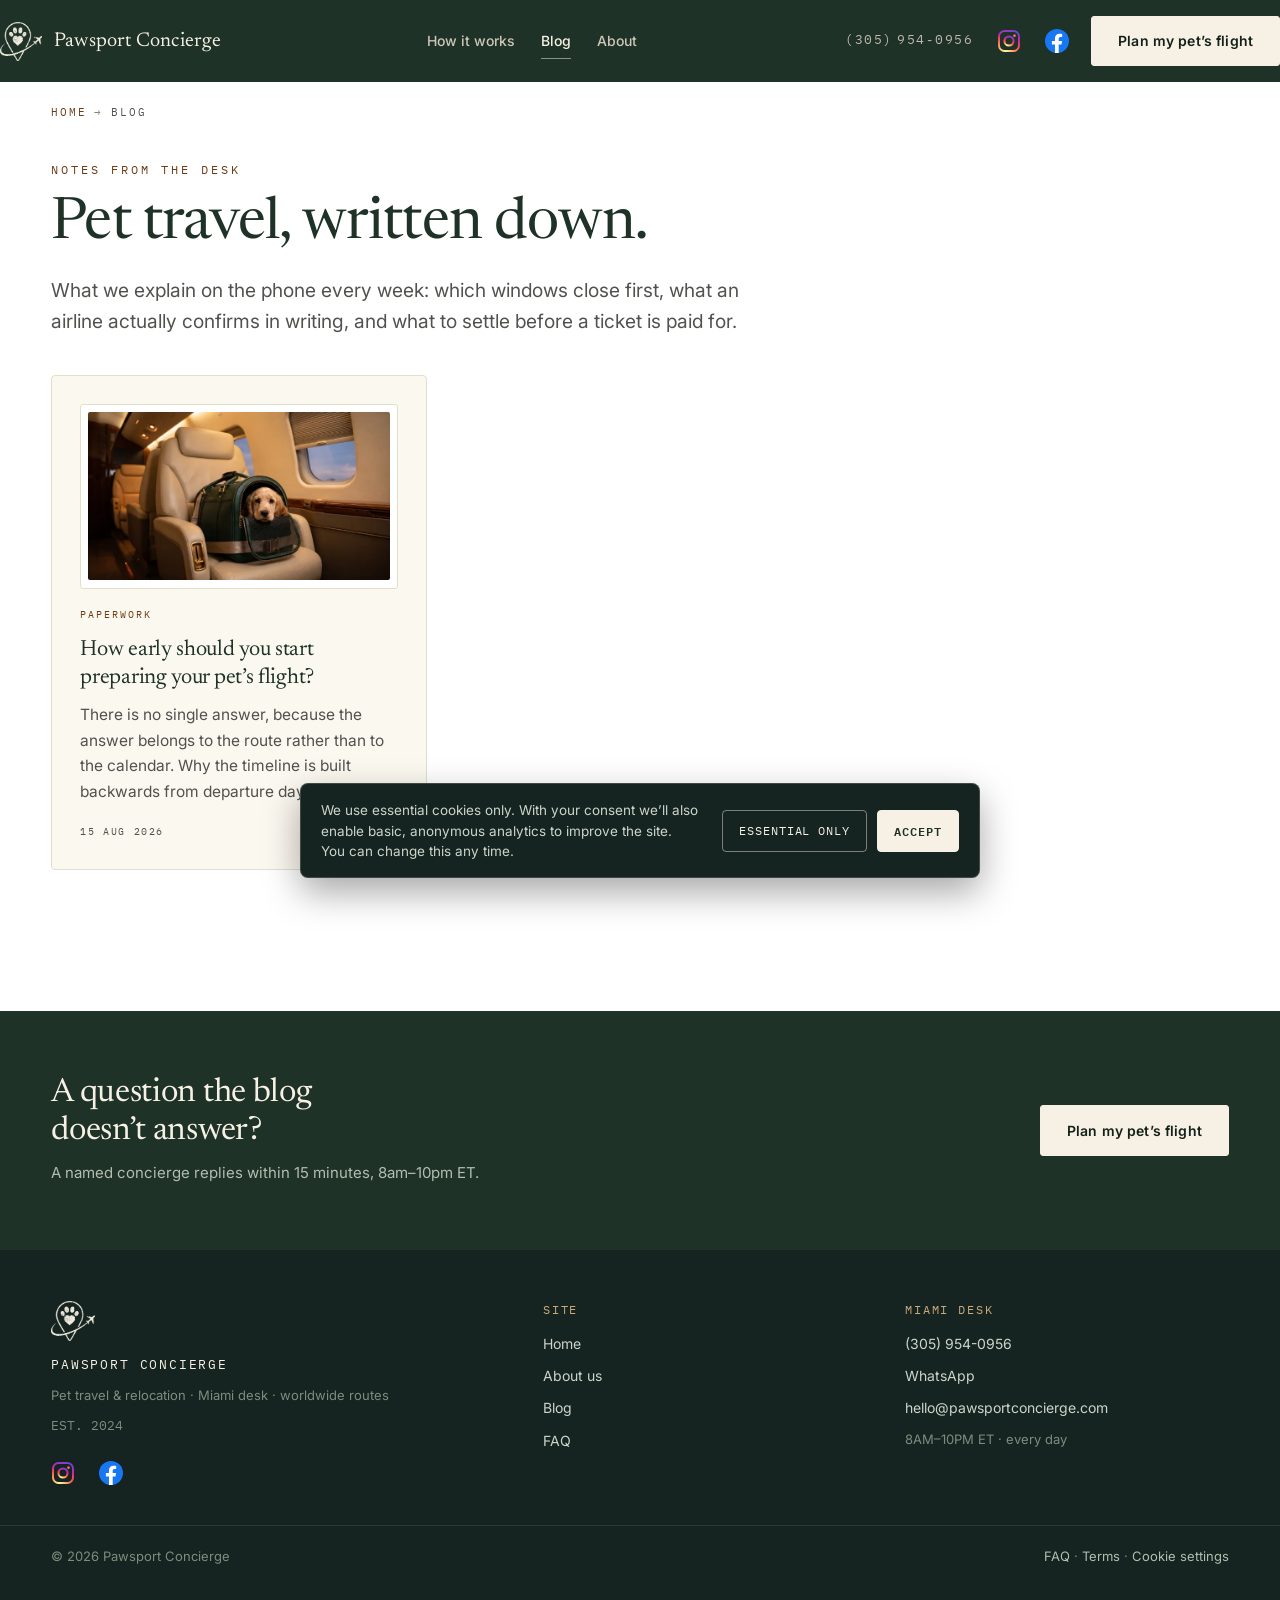
==== blog/index.html @ be885498 "go public: remove noindex, og-cards" ====
<!DOCTYPE html>
<html lang="en">
<head>
<meta charset="UTF-8">
<meta name="viewport" content="width=device-width, initial-scale=1.0">
<!-- Рамка браузера под цвет шапки. Единый navy на всех страницах: замер
     показал, что верхняя строка пикселей у всех шести — #1E3227, даже на
     faq и terms с их отдельным CSS. Медиа-вариант для тёмной темы ОС не
     ставим: тёмной темы у сайта нет, страница в обеих одинаковая. -->
<meta name="theme-color" content="#1E3227">

<title>Pet Travel Notes — Blog | Pawsport Concierge</title>
<meta name="description" content="Notes from the Miami desk on flying with a dog or cat: paperwork windows, airline approvals, country rules and what to settle before you book a ticket.">
<link rel="canonical" href="https://www.pawsportconcierge.com/blog/">

<meta property="og:type" content="website">
<meta property="og:url" content="https://www.pawsportconcierge.com/blog/">
<meta property="og:title" content="Pet Travel Notes — Pawsport Concierge">
<meta property="og:description" content="Notes from the Miami desk on flying with a dog or cat: paperwork windows, airline approvals, country rules and what to settle before you book a ticket.">
<meta property="og:image" content="https://www.pawsportconcierge.com/assets/media/og-image.jpg">
<meta property="og:image:width" content="1200">
<meta property="og:image:height" content="630">
<meta name="twitter:card" content="summary_large_image">

<link rel="preconnect" href="https://fonts.googleapis.com">
<link rel="preconnect" href="https://fonts.gstatic.com" crossorigin>
<link href="https://fonts.googleapis.com/css2?family=Newsreader:opsz,wght@6..72,400;6..72,500&family=Inter:wght@400;500;600&family=IBM+Plex+Mono:wght@400;500&display=swap" rel="stylesheet">
<link rel="stylesheet" href="../assets/pages.css">

<!-- Каталог статей. При добавлении новой статьи добавить её и в itemListElement. -->
<script type="application/ld+json">
{
  "@context":"https://schema.org",
  "@type":"Blog",
  "name":"Pet Travel Notes",
  "description":"Notes from the Miami desk on flying with a dog or cat.",
  "url":"https://www.pawsportconcierge.com/blog/",
  "inLanguage":"en",
  "publisher":{
    "@type":"Organization",
    "name":"Pawsport Concierge",
    "url":"https://www.pawsportconcierge.com",
    "sameAs":["https://www.instagram.com/pawsportconcierge/","https://www.facebook.com/profile.php?id=61593106004852"],
    "logo":{"@type":"ImageObject","url":"https://www.pawsportconcierge.com/assets/brand/logo-mark-cream.png"}
  },
  "blogPost":[
    {"@type":"BlogPosting",
     "headline":"How early should you start preparing your pet’s flight?",
     "url":"https://www.pawsportconcierge.com/blog/how-early-to-start-pet-flight.html",
     "datePublished":"2026-08-15"}
  ]
}
</script>

<script type="application/ld+json">
{
  "@context":"https://schema.org",
  "@type":"BreadcrumbList",
  "itemListElement":[
    {"@type":"ListItem","position":1,"name":"Home","item":"https://www.pawsportconcierge.com/"},
    {"@type":"ListItem","position":2,"name":"Blog"}
  ]
}
</script>
</head>
<body>

<a class="skip" href="#main">Skip to main content</a>

<header>
  <div class="wrap nav">
    <a class="brand" href="../index.html">
      <img src="../assets/brand/logo-mark-cream.png" alt="" width="42" height="39">
      <span class="brand-name">Pawsport Concierge</span>
    </a>
    <nav class="nav-links" aria-label="Main">
      <a href="../index.html#how">How it works</a>
      <a href="index.html" aria-current="page">Blog</a>
      <a href="../about.html">About</a>
    </nav>
    <nav class="nav-right" aria-label="Contact">
      <a class="nav-phone" href="tel:+13059540956" data-track="call">(305)&thinsp;954&#8209;0956</a>

      <!-- ── СОЦСЕТИ В ШАПКЕ (17.08) ───────────────────────────────────────
           Приведено к главной: те же знаки, та же позиция между телефоном и
           CTA, те же 44×44 и aria-label, метки header-варианта. id градиента
           ig-grad-head, а не ig-grad — иначе столкнулся бы с подвалом.

           ВНИМАНИЕ: на внутренних страницах нет ни GA4, ни Clarity, ни
           обработчика [data-track] — метки лежат впрок и событий сейчас НЕ
           дают. Когда на страницы приедет аналитика за куки-баннером,
           заработают без правок здесь.
           ─────────────────────────────────────────────────────────────── -->
      <div class="soc soc-head">
        <a href="https://www.instagram.com/pawsportconcierge/" target="_blank" rel="noopener"
           aria-label="Pawsport Concierge on Instagram" data-track="instagram_header">
          <svg viewBox="0 0 24 24" fill="none" aria-hidden="true" focusable="false">
            <defs>
              <radialGradient id="ig-grad-head" cx="30%" cy="107%" r="150%">
                <stop offset="0%" stop-color="#FDF497"/>
                <stop offset="5%" stop-color="#FDF497"/>
                <stop offset="45%" stop-color="#FD5949"/>
                <stop offset="60%" stop-color="#D6249F"/>
                <stop offset="90%" stop-color="#285AEB"/>
              </radialGradient>
            </defs>
            <rect x="2" y="2" width="20" height="20" rx="5.6" stroke="url(#ig-grad-head)" stroke-width="2"/>
            <circle cx="12" cy="12" r="4.6" stroke="url(#ig-grad-head)" stroke-width="2"/>
            <circle cx="17.6" cy="6.4" r="1.4" fill="url(#ig-grad-head)"/>
          </svg>
        </a>

        <a href="https://www.facebook.com/profile.php?id=61593106004852" target="_blank" rel="noopener"
           aria-label="Pawsport Concierge on Facebook" data-track="facebook_header">
          <svg viewBox="0 0 24 24" aria-hidden="true" focusable="false">
            <circle cx="12" cy="12" r="12" fill="#1877F2"/>
            <path fill="#FFFFFF" d="M16.5 15.5l.53-3.47h-3.33v-2.25c0-.95.47-1.87 1.96-1.87h1.51V4.96s-1.37-.24-2.69-.24c-2.74 0-4.53 1.66-4.53 4.67v2.64H6.9v3.47h3.05V24a12.1 12.1 0 003.75 0v-8.5h2.8z"/>
          </svg>
        </a>
      </div>

      <a class="btn" href="../index.html#request">Plan my pet&rsquo;s flight</a>
    </nav>
  </div>
</header>

<nav class="crumbs wrap" aria-label="Breadcrumb">
  <ol>
    <li><a href="../index.html">Home</a></li>
    <li aria-current="page">Blog</li>
  </ol>
</nav>

<main id="main" tabindex="-1">
  <div class="wrap article-head">
    <div class="measure">
      <p class="kicker">Notes from the desk</p>
      <h1>Pet travel, written down.</h1>
      <p class="lede">What we explain on the phone every week: which windows close first, what an airline actually confirms in writing, and what to settle before a ticket is paid for.</p>
    </div>
  </div>

  <div class="wrap">
    <div class="cards">

      <!-- ── КАРТОЧКА СТАТЬИ · копировать целиком для новой ────────── -->
      <a class="card" href="how-early-to-start-pet-flight.html">
        <!-- Обложка карточки = обложка статьи. alt пустой намеренно: картинка
             лежит внутри ссылки, у которой уже есть заголовок и описание, и
             озвучивать её повторно скринридеру не нужно. Если обложка несёт
             смысл, которого нет в тексте, — вписать alt. -->
        <span class="card-thumb">
          <picture>
            <source type="image/webp" sizes="(max-width:700px) 92vw, 440px"
                    srcset="../assets/media/cabin-peek-720.webp 720w, ../assets/media/cabin-peek-1440.webp 1440w">
            <img src="../assets/media/cabin-peek.jpg" width="2000" height="1116" alt="">
          </picture>
        </span>
        <span class="card-tag">Paperwork</span>
        <h2>How early should you start preparing your pet&rsquo;s flight?</h2>
        <p>There is no single answer, because the answer belongs to the route rather than to the calendar. Why the timeline is built backwards from departure day.</p>
        <span class="card-foot">
          <time datetime="2026-08-15">15 Aug 2026</time>
          <span class="go">Read &#8594;</span>
        </span>
      </a>
      <!-- ── /КАРТОЧКА ────────────────────────────────────────────── -->

    </div>
  </div>
</main>

<div class="cta-band">
  <div class="wrap inner">
    <div>
      <h2>A question the blog doesn&rsquo;t answer?</h2>
      <p>A named concierge replies within 15 minutes, 8am&ndash;10pm ET.</p>
    </div>
    <a class="btn" href="../index.html#request">Plan my pet&rsquo;s flight</a>
  </div>
</div>

<footer>
  <div class="wrap foot2">
    <div class="f-col">
      <img src="../assets/brand/logo-mark-cream.png" alt="Pawsport Concierge" class="f-logo" width="471" height="433" loading="lazy">
      <span class="f-name">PAWSPORT CONCIERGE</span>
      <span class="f-dim">Pet travel &amp; relocation &middot; Miami desk &middot; worldwide routes</span>
      <span class="mono f-dim">EST. 2024</span>

      <!-- ── СОЦСЕТИ ──────────────────────────────────────────────────────
           Знаки официальные, под палитру сайта НЕ перекрашены — правила
           Instagram и Meta это запрещают.

           FACEBOOK ВКЛЮЧЁН (17.08): страница живая, ссылка стоит здесь и
           вторым элементом в "sameAs" (JSON-LD в шапке документа). Адрес пока
           технический — profile.php?id=…; когда у страницы появится @username,
           поменять в обоих местах.
           ─────────────────────────────────────────────────────────────── -->
      <div class="soc">
        <a href="https://www.instagram.com/pawsportconcierge/" target="_blank" rel="noopener"
           aria-label="Pawsport Concierge on Instagram">
          <svg viewBox="0 0 24 24" fill="none" aria-hidden="true" focusable="false">
            <defs>
              <radialGradient id="ig-grad" cx="30%" cy="107%" r="150%">
                <stop offset="0%" stop-color="#FDF497"/>
                <stop offset="5%" stop-color="#FDF497"/>
                <stop offset="45%" stop-color="#FD5949"/>
                <stop offset="60%" stop-color="#D6249F"/>
                <stop offset="90%" stop-color="#285AEB"/>
              </radialGradient>
            </defs>
            <rect x="2" y="2" width="20" height="20" rx="5.6" stroke="url(#ig-grad)" stroke-width="2"/>
            <circle cx="12" cy="12" r="4.6" stroke="url(#ig-grad)" stroke-width="2"/>
            <circle cx="17.6" cy="6.4" r="1.4" fill="url(#ig-grad)"/>
          </svg>
        </a>

        <a href="https://www.facebook.com/profile.php?id=61593106004852" target="_blank" rel="noopener"
           aria-label="Pawsport Concierge on Facebook">
          <svg viewBox="0 0 24 24" aria-hidden="true" focusable="false">
            <circle cx="12" cy="12" r="12" fill="#1877F2"/>
            <path fill="#FFFFFF" d="M16.5 15.5l.53-3.47h-3.33v-2.25c0-.95.47-1.87 1.96-1.87h1.51V4.96s-1.37-.24-2.69-.24c-2.74 0-4.53 1.66-4.53 4.67v2.64H6.9v3.47h3.05V24a12.1 12.1 0 003.75 0v-8.5h2.8z"/>
          </svg>
        </a>
      </div>
    </div>
    <div class="f-col">
      <span class="f-head">SITE</span>
      <a href="../index.html">Home</a>
      <a href="../about.html">About us</a>
      <a href="index.html">Blog</a>
      <a href="../faq.html">FAQ</a>
    </div>
    <div class="f-col">
      <span class="f-head">MIAMI DESK</span>
      <a href="tel:+13059540956">(305) 954-0956</a>
      <a href="https://wa.me/13059540956" target="_blank" rel="noopener">WhatsApp</a>
      <a href="mailto:hello@pawsportconcierge.com">hello@pawsportconcierge.com</a>
      <span class="f-dim">8AM&ndash;10PM ET &middot; every day</span>
    </div>
  </div>
  <div class="wrap f-bottom">
    <span>&copy; 2026 Pawsport Concierge</span>
    <span><a href="../faq.html">FAQ</a> &middot; <a href="../terms.html">Terms</a></span>
  </div>
</footer>

<script src="../assets/site.js" defer></script>
</body>
</html>
---- assets/pages.css ----
/* ═══════════════════════════════════════════════════════════════
   Pawsport Concierge · стиль внутренних страниц (блог, About)
   Токены и типографика взяты из preview-hunt-club-v4.html.
   Отдельный файл, а не инлайн: страниц блога будет много, и добавление
   статьи должно сводиться к копированию одного HTML.
   ═══════════════════════════════════════════════════════════════ */

:root{
  --navy:#1E3227; --navy-deep:#152420; --cream:#F6F1E4; --paper:#FBF8F0;
  --camel:#8C5A33; --camel-soft:#6F4527; --camel-lt:#C9A87C; --choc:#6E3B14;
  --oxblood:#7D1D2E; --ink:#1C1C1C; --muted:#52514E;
  --line:#E4DECB; --line-strong:#8F8570; --navy-line:#33453B;
  --focus:#8C5A33; --focus-on-dark:#C9A87C;
  --serif:'Newsreader',Georgia,serif; --sans:'Inter',system-ui,sans-serif;
  --mono:'IBM Plex Mono',monospace;
}

*{margin:0;padding:0;box-sizing:border-box}
html{scroll-behavior:smooth}
@media (prefers-reduced-motion:reduce){html{scroll-behavior:auto}}
body{font-family:var(--sans);color:var(--ink);background:#FFFFFF;
  font-size:17px;line-height:1.65;-webkit-font-smoothing:antialiased}
img{max-width:100%;display:block}
a{color:inherit}

:focus-visible{outline:2px solid var(--focus);outline-offset:3px;border-radius:2px}
header :focus-visible,footer :focus-visible,.cta-band :focus-visible,
.cookies :focus-visible{outline-color:var(--focus-on-dark)}

.skip{position:absolute;left:-9999px;top:0;z-index:200;background:var(--cream);color:#14211B;
  font-family:var(--mono);font-size:12px;letter-spacing:1.6px;text-transform:uppercase;
  padding:12px 20px;min-height:44px;display:flex;align-items:center;text-decoration:none}
.skip:focus{left:0}

.wrap{max-width:1460px;margin:0 auto;padding:0 clamp(24px,4vw,64px)}

/* ── масштаб на больших мониторах (17.08) ──────────────────────────
   Правила перенесены из preview-hunt-club-v4.html (там строки 440–442)
   один в один. До этого zoom был ТОЛЬКО на главной, и от 1780px
   внутренние страницы выглядели мельче: шапка 82.4px против 92px на
   главной, на 2560px — 82.4 против 124.2. Именно это ловилось глазом
   как «на about шапка мельче», и браузерный Cmd+0 не помогал, потому
   что масштаб задан CSS-свойством zoom, а не зумом браузера.
   Осторожно: media-запросы считают ширину ДО zoom, поэтому на 1920px
   раскладка внутренних страниц ведёт себя как на ~1714px. Сетка
   карточек, читательская колонка и отсутствие переполнения на
   1780/1920/2150/2560 проверены замером после переноса.
   Пункт 11 аудита (сам подход body{zoom}) остаётся открытым — это
   выравнивание, а не решение.
   ──────────────────────────────────────────────────────────────── */
@media(min-width:1780px){body{zoom:1.12}}
@media(min-width:2150px){body{zoom:1.32}}
@media(min-width:2500px){body{zoom:1.52}}
.measure{max-width:720px}
.mono{font-family:var(--mono)}
.sr-only{position:absolute;width:1px;height:1px;padding:0;margin:-1px;overflow:hidden;
  clip:rect(0,0,0,0);white-space:nowrap;border:0}

/* ── шапка ─────────────────────────────────────────────────────── */
header{background:var(--navy);color:var(--cream)}
/* line-height:1.6 (17.08) — у внутренних страниц body 17px/1.65 против 16px/1.6
   на главной: это читательская типографика статей, её не трогаем. Но в шапку
   1.65 протекал наследованием и делал имя бренда и кнопку на 1px выше, чем на
   главной. Гасим ровно в контейнере шапки — на текст страниц не влияет. */
.nav{display:flex;align-items:center;justify-content:space-between;padding:16px 0;gap:16px;
  line-height:1.6}
.brand{display:flex;align-items:center;gap:12px;text-decoration:none}
.brand-name{font-family:var(--serif);font-size:20px;letter-spacing:.2px}
.nav-links{display:flex;gap:26px}
.nav-links a{font-family:var(--sans);font-size:14px;font-weight:500;color:#CFC8BA;
  text-decoration:none;padding:6px 0;border-bottom:1px solid transparent;
  transition:color .18s,border-color .18s}
.nav-links a:hover,.nav-links a[aria-current]{color:var(--cream);border-bottom-color:rgba(246,241,228,.5)}
@media(max-width:900px){.nav-links{display:none}}
.nav-right{display:flex;align-items:center;gap:20px}
/* 17.08: добавлены border-bottom и его анимация — на главной телефон при
   наведении подчёркивается, здесь подчёркивания не было. Расхождение шапок. */
.nav-phone{font-family:var(--mono);font-size:13px;letter-spacing:1.5px;color:#C0BAAE;
  text-decoration:none;padding:6px 2px;border-bottom:1px solid transparent;
  transition:color .18s,border-color .18s}
.nav-phone:hover{color:var(--cream);border-bottom-color:rgba(246,241,228,.5)}
@media(max-width:700px){.nav-phone{display:none}}
/* letter-spacing:.01em — как на главной; здесь его не было */
.btn{display:inline-block;font-family:var(--sans);font-weight:600;font-size:14px;
  letter-spacing:.01em;
  padding:13px 26px;border-radius:3px;border:1px solid var(--cream);color:#14211B;
  background:var(--cream);text-decoration:none;cursor:pointer;
  transition:background-color .18s,color .18s,transform .18s}
.btn:hover{background:var(--camel-soft);color:var(--cream);border-color:var(--camel-soft);
  transform:translateY(-1px)}
@media (prefers-reduced-motion:reduce){.btn{transition:none}}

/* ── хлебные крошки ────────────────────────────────────────────── */
/* ВНИМАНИЕ: эти элементы несут и класс .wrap. Только длинная запись
   padding-top/bottom — короткая обнулит горизонтальные отступы .wrap. */
.crumbs{padding-top:22px}
.crumbs ol{list-style:none;display:flex;flex-wrap:wrap;align-items:center;gap:8px;
  font-family:var(--mono);font-size:10.5px;letter-spacing:1.8px;text-transform:uppercase;
  color:var(--muted)}
.crumbs a{color:var(--choc);text-decoration:none;border-bottom:1px solid transparent;
  transition:border-color .18s}
.crumbs a:hover{border-bottom-color:var(--camel)}
.crumbs li+li::before{content:"→";margin-right:8px;color:var(--line-strong)}

/* ── общие заголовки ───────────────────────────────────────────── */
.kicker{font-family:var(--mono);font-size:12px;letter-spacing:3px;color:var(--choc);
  text-transform:uppercase;margin-bottom:14px}
h1{font-family:var(--serif);font-weight:400;font-size:clamp(34px,4.6vw,58px);
  line-height:1.06;letter-spacing:-.8px;color:var(--navy);text-wrap:pretty}
h2{font-family:var(--serif);font-weight:400;font-size:clamp(24px,2.6vw,34px);
  line-height:1.15;letter-spacing:-.3px;color:var(--navy);text-wrap:balance;
  margin:clamp(38px,4vw,56px) 0 14px}
h3{font-family:var(--serif);font-weight:500;font-size:21px;color:var(--navy);
  margin:30px 0 10px;text-wrap:balance}
p{margin-bottom:18px}
.lede{font-size:clamp(18px,1.5vw,21px);line-height:1.6;color:var(--muted);margin-top:20px}

/* ── линия отрыва: тот же приём, что на главной ────────────────── */
.tear{position:relative;height:0;border-top:1.5px dashed var(--line);
  margin:clamp(38px,4vw,56px) 0}
.tear span{position:absolute;left:50%;top:-8px;transform:translateX(-50%);
  background:#FFFFFF;padding:0 18px;font-family:var(--mono);font-size:9.5px;
  letter-spacing:.28em;color:#6F6A5F;white-space:nowrap}

/* ── статья ────────────────────────────────────────────────────── */
main{padding-bottom:clamp(56px,6vw,88px)}
.article-head{padding-top:clamp(28px,3vw,44px)}
.article-meta{display:flex;flex-wrap:wrap;gap:8px 18px;margin-top:22px;
  font-family:var(--mono);font-size:10.5px;letter-spacing:1.8px;text-transform:uppercase;
  color:var(--muted)}
.article-meta time{font-variant-numeric:tabular-nums}
.article-body{padding-top:clamp(28px,3vw,40px)}
.article-body p,.article-body li{color:#3A3E3A;font-size:17.5px}
.article-body ul{list-style:none;margin:0 0 22px}
.article-body li{padding:9px 0 9px 26px;position:relative;border-bottom:1px solid var(--line)}
.article-body li::before{content:"";position:absolute;left:0;top:1.05em;width:14px;height:1px;
  background:var(--camel)}
.article-body strong{color:var(--navy);font-weight:600}
.pull{font-family:var(--serif);font-size:clamp(20px,2vw,26px);line-height:1.4;color:var(--navy);
  border-left:2px solid var(--camel);padding:4px 0 4px 22px;margin:30px 0}

/* ── обложка статьи ────────────────────────────────────────────────
   Рамка полароида из секции YOUR PET DESK: кремовое паспарту, тонкая
   линия, мягкая тень, моноширинная подпись внутри рамки. Поворот тут
   НЕ используем — в потоке текста косой кадр читается как сбой вёрстки.
   height:auto ОБЯЗАТЕЛЕН рядом с атрибутами width/height у <img>:
   атрибуты попадают в стили презентационной подсказкой, ширину
   перебивает width:100%, а высота осталась бы буквальными пикселями
   файла и растянула бы кадр (баг groom1, разобран 15.08).
   ──────────────────────────────────────────────────────────────── */
.cover{margin:clamp(30px,3.4vw,44px) 0 0;background:var(--paper);
  border:1px solid var(--line);border-radius:3px;padding:12px 12px 14px;
  box-shadow:0 14px 34px rgba(30,50,39,.13)}
.cover img{display:block;width:100%;height:auto;border-radius:2px}
.cover figcaption{font-family:var(--mono);font-size:11px;letter-spacing:.16em;
  text-transform:uppercase;color:var(--choc);padding-top:11px;text-align:center}

/* ── FAQ внутри статьи (размечается FAQPage) ───────────────────── */
.faq-block{background:var(--paper);border:1px solid var(--line);border-radius:4px;
  padding:clamp(22px,2.4vw,32px);margin:clamp(34px,4vw,48px) 0}
.faq-block h2{margin-top:0}
.faq-q{font-family:var(--serif);font-weight:500;font-size:19px;color:var(--navy);
  margin:22px 0 8px}
.faq-q:first-of-type{margin-top:16px}
.faq-block p{color:#3A3E3A;margin-bottom:0}

/* ── карточки каталога блога ───────────────────────────────────── */
/* min(320px,100%) вместо голых 320px (17.08, задача 0в): на экране 320px
   у .wrap остаётся 272px содержимого (padding clamp даёт 24px с каждой
   стороны), а трек шириной 320px не сжимался — страница вылезала за экран
   на 24px, scrollWidth 344. min() отдаёт треку 100% доступной ширины, когда
   320px уже не влезают; выше этой точки поведение не меняется. */
.cards{display:grid;grid-template-columns:repeat(auto-fill,minmax(min(320px,100%),1fr));
  gap:clamp(18px,2vw,28px);margin-top:clamp(30px,3vw,44px)}
.card{display:flex;flex-direction:column;background:var(--paper);border:1px solid var(--line);
  border-radius:4px;padding:clamp(22px,2.2vw,30px);text-decoration:none;position:relative;
  transition:border-color .3s cubic-bezier(.2,.7,.3,1),transform .3s cubic-bezier(.2,.7,.3,1)}
.card:hover{border-color:var(--camel);transform:translateY(-2px)}
@media (prefers-reduced-motion:reduce){.card{transition:none}.card:hover{transform:none}}
/* Миниатюра-обложка карточки. Та же бумажная рамка, что у .cover, но тоньше:
   в сетке карточек толстое паспарту съедало бы текст. Блок необязательный —
   карточка без .card-thumb выглядит ровно как раньше.
   height:auto — см. комментарий у .cover. */
.card-thumb{display:block;background:#FFFFFF;border:1px solid var(--line);
  border-radius:3px;padding:7px 7px 8px;margin-bottom:18px}
.card-thumb img{display:block;width:100%;height:auto;border-radius:2px}
.card:hover .card-thumb{border-color:var(--camel-lt)}
.card-tag{font-family:var(--mono);font-size:9.5px;letter-spacing:.2em;text-transform:uppercase;
  color:var(--choc);margin-bottom:14px}
.card h2{font-size:22px;line-height:1.25;margin:0 0 10px}
.card p{color:var(--muted);font-size:15.5px;margin:0}
.card-foot{display:flex;justify-content:space-between;align-items:baseline;gap:12px;
  margin-top:auto;padding-top:20px;font-family:var(--mono);font-size:10px;
  letter-spacing:.16em;text-transform:uppercase;color:var(--muted)}
.card-foot .go{color:var(--camel);opacity:0;transform:translateX(-4px);
  transition:opacity .3s,transform .3s cubic-bezier(.2,.7,.3,1)}
.card:hover .go,.card:focus-visible .go{opacity:1;transform:none}
@media (prefers-reduced-motion:reduce){.card-foot .go{transition:none}}

/* ── About ─────────────────────────────────────────────────────── */
.split{display:grid;grid-template-columns:minmax(0,1fr) minmax(0,.8fr);
  gap:clamp(28px,4vw,64px);align-items:start;margin-top:clamp(28px,3vw,40px)}
@media(max-width:860px){.split{grid-template-columns:1fr}}
.placeholder{background:var(--paper);border:1.5px dashed var(--line-strong);border-radius:4px;
  padding:clamp(26px,3vw,40px);color:var(--muted)}
.placeholder .ph-label{font-family:var(--mono);font-size:10.5px;letter-spacing:.2em;
  text-transform:uppercase;color:var(--oxblood);display:block;margin-bottom:10px}
.ph-photo{aspect-ratio:4/3;display:flex;align-items:center;justify-content:center;text-align:center}
/* Пустое место под обложку статьи: пропорция 16/9 — та же, что рекомендуется
   для реального кадра, чтобы шаблон показывал будущую форму блока. */
.ph-cover{aspect-ratio:16/9;display:flex;align-items:center;justify-content:center;
  text-align:center;margin-top:clamp(30px,3.4vw,44px)}
/* Колонка с фото в About: две карточки друг под другом в правой части .split.
   Первая без верхнего отступа — иначе она провисает относительно первой
   строки текста слева. */
/* Текст сразу под сеткой .values слипался с её нижней границей —
   сетка не имеет внешних отступов, а .measure не имеет верхнего. */
.after-values{margin-top:clamp(24px,2.6vw,36px)}
/* Фото в About вертикальные (853×1280 и 869×1162). На всю ширину правой
   колонки такой кадр вырастает под 600px и оставляет под текстом дыру в
   пол-экрана. Ограничиваем ширину — высота падает следом, пропорция родная,
   кроп не нужен. На узких экранах .split схлопывается в одну колонку,
   и фото центрируется под текстом. */
.about-photos{display:flex;flex-direction:column;gap:clamp(18px,2vw,26px)}
.about-photos .cover{margin-top:0;max-width:300px}
@media(max-width:860px){.about-photos .cover{margin-left:auto;margin-right:auto}}
.values{display:grid;grid-template-columns:repeat(auto-fit,minmax(240px,1fr));gap:1px;
  background:var(--line);border-block:1px solid var(--line);margin-top:clamp(28px,3vw,40px)}
.value{background:#FFFFFF;padding:clamp(22px,2.4vw,32px)}
.value b{display:block;font-family:var(--mono);font-size:11px;letter-spacing:.18em;
  text-transform:uppercase;color:var(--choc);margin-bottom:12px}
.value p{color:var(--muted);font-size:15.5px;margin:0}

/* ── CTA-полоса ────────────────────────────────────────────────── */
.cta-band{background:var(--navy);color:var(--cream);padding:clamp(44px,5vw,70px) 0;
  margin-top:clamp(44px,5vw,72px)}
.cta-band .inner{display:flex;align-items:center;justify-content:space-between;gap:28px;
  flex-wrap:wrap}
.cta-band h2{color:var(--cream);margin:0;max-width:20ch}
.cta-band p{color:#B3BDB0;margin:10px 0 0;font-size:15px}

/* ── подвал ────────────────────────────────────────────────────── */
footer{background:var(--navy-deep);color:#B3BDB0;padding:clamp(38px,4vw,56px) 0 36px}
.foot2{display:grid;grid-template-columns:1.4fr 1fr 1fr;gap:clamp(24px,3vw,40px);
  padding-bottom:30px}
@media(max-width:760px){.foot2{grid-template-columns:1fr;gap:26px}}
.f-col{display:flex;flex-direction:column;gap:9px;align-items:flex-start}
.f-logo{height:40px;width:auto;margin-bottom:4px}
.f-name{font-family:var(--mono);letter-spacing:.14em;font-size:13px;color:var(--cream)}
.f-head{font-family:var(--mono);letter-spacing:.16em;font-size:11.5px;color:var(--camel-lt);
  margin-bottom:3px}
.f-col a{color:#CDD5CB;text-decoration:none;font-size:14px}
.f-col a:hover{color:var(--cream)}
.f-dim{color:#7E8C7F;font-size:13px}
.f-bottom{display:flex;justify-content:space-between;gap:16px;border-top:1px solid #2A3C32;
  padding-top:20px;font-size:13px;color:#7E8C7F;flex-wrap:wrap}
.f-bottom a{color:#B3BDB0;text-decoration:none}
.f-bottom a:hover{color:var(--cream)}

/* ── соцсети в подвале и в шапке ───────────────────────────────────
   Официальные знаки платформ, под палитру сайта НЕ перекрашиваются —
   правила Instagram и Meta это прямо запрещают. Тач-зона 44×44 по
   WCAG 2.5.8, глиф 24px; отрицательный отступ слева выравнивает
   оптическую границу иконки по остальному столбцу подвала.
   ──────────────────────────────────────────────────────────────── */
.soc{display:flex;gap:4px;margin:5px 0 0 -10px}
/* Шапка (17.08): тот же блок без верхнего отступа. Отрицательные поля по
   бокам гасят прозрачные края тач-зоны, иначе зазор до телефона и кнопки
   выглядит вдвое больше, чем у остальных элементов nav-right.
   Значения один в один с главной (v4), чтобы шапки не разъезжались. */
.soc-head{margin:0 -8px}
/* Ниже 560px иконки в шапке скрываются — правило перенесено с главной,
   где замер показал: на 480px и уже блок отнимает 88px у правой части,
   имя бренда уезжает на две строки, а CTA-кнопка ужимается. В подвале те
   же иконки остаются, так что на мобильных ничего не теряется. */
@media(max-width:560px){.soc-head{display:none}}
.soc a{width:44px;height:44px;display:inline-flex;align-items:center;justify-content:center;
  border-radius:6px;transition:background .25s,transform .25s cubic-bezier(.2,.7,.3,1)}
.soc a:hover{background:rgba(246,241,228,.08);transform:translateY(-1px)}
.soc a:focus-visible{outline:2px solid var(--focus-on-dark);outline-offset:2px}
.soc svg{display:block;width:24px;height:24px}
@media (prefers-reduced-motion:reduce){.soc a{transition:none}.soc a:hover{transform:none}}

/* ── куки-баннер (17.08, задача 0г) ────────────────────────────────
   Значения перенесены из инлайн-стилей главной один в один, чтобы
   баннер не выглядел на блоге иначе. Саму разметку рисует
   assets/site.js — в HTML страниц её нет.
   Правило `body:has(.sticky-cta.visible)` с главной НЕ переносим:
   мобильной sticky-панели на внутренних страницах нет, баннеру не
   на что наезжать.
   ──────────────────────────────────────────────────────────────── */
.cookies{position:fixed;left:50%;transform:translateX(-50%);
  bottom:calc(22px + env(safe-area-inset-bottom));z-index:70;display:none;
  align-items:center;gap:22px;max-width:680px;width:calc(100% - 40px);
  background:var(--navy-deep);color:#CDD5CB;border:1px solid rgba(246,241,228,.18);
  border-radius:8px;padding:16px 20px;box-shadow:0 14px 36px rgba(0,0,0,.35)}
.cookies.on{display:flex}
.cookies p{font-size:13.5px;line-height:1.5;margin:0}
.cookies-actions{display:flex;gap:10px;flex:none}
/* Рамка была rgba(…,.35) — 2.97:1 к navy-deep, ниже требуемых 3:1 для границы
   контрола (WCAG 1.4.11). .45 даёт 3.97:1 и остаётся такой же тихой. */
.ck-btn{cursor:pointer;border-radius:4px;font-family:var(--mono);font-size:12px;
  letter-spacing:.08em;text-transform:uppercase;padding:10px 16px;
  border:1px solid rgba(246,241,228,.45);background:none;color:var(--cream)}
.ck-ghost:hover{border-color:var(--cream)}
/* «Cookie settings» в подвале: это действие, а не переход, поэтому <button>.
   Выглядит как соседние ссылки подвала — иначе выбьется из строки FAQ · Terms. */
.linkbtn{font:inherit;color:#B3BDB0;background:none;border:0;padding:0;
  cursor:pointer;text-decoration:none}
.linkbtn:hover{color:var(--cream)}
.ck-accept{background:var(--cream);color:#1E3227;border-color:var(--cream);font-weight:600}
.ck-accept:hover{background:#fff}
@media(max-width:640px){
  .cookies{flex-direction:column;align-items:stretch;gap:12px;
    bottom:calc(12px + env(safe-area-inset-bottom))}
  .cookies-actions{justify-content:flex-end}
}
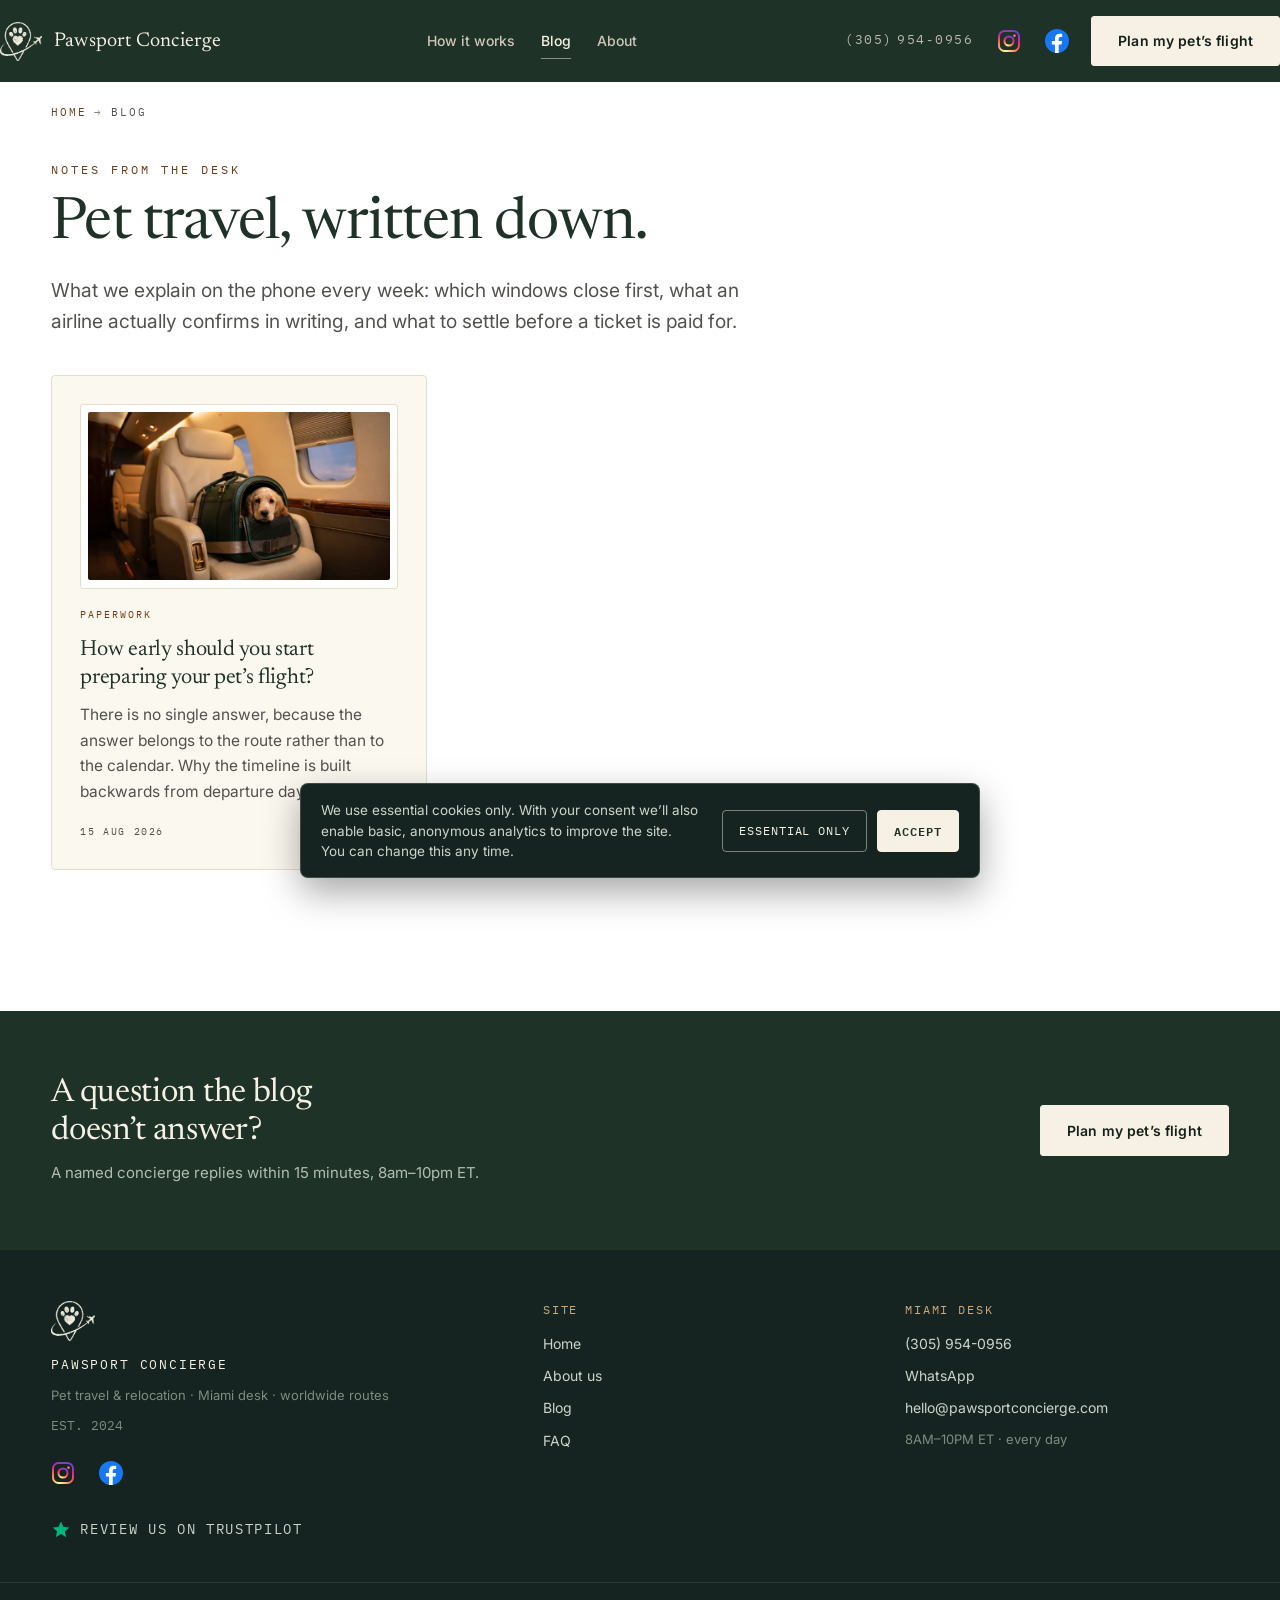
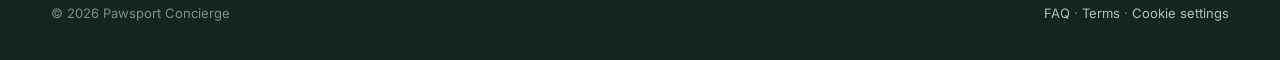
==== commit 9bd86941: "add trustpilot invite" ====
--- a/blog/index.html
+++ b/blog/index.html
@@ -224,6 +224,38 @@
           </svg>
         </a>
       </div>
+        <!-- ───────────────────────────────────────────────────────────────
+             TRUSTPILOT · пока ПРИГЛАШЕНИЕ, без рейтинга.
+             Звезда — официальный знак, отрисован инлайном: их виджет и скрипты
+             НЕ подключаем, иначе Trustpilot видел бы наших посетителей ещё до
+             куки-баннера. Тот же принцип, что с Instagram и Facebook.
+             Фирменный зелёный #00B67A сохранён: на navy подвала он даёт 6.11:1
+             при норме 3:1 для графики — замерено. Светлую плашку под звезду
+             ставить НЕЛЬЗЯ: на кремовом тот же зелёный даёт 2.34:1.
+             В sameAs Trustpilot намеренно не добавлен.
+             ─────────────────────────────────────────────────────────────── -->
+        <a class="tp" href="https://www.trustpilot.com/review/pawsportconcierge.com"
+           target="_blank" rel="noopener"
+           aria-label="Review Pawsport Concierge on Trustpilot" data-track="trustpilot_footer">
+          <svg viewBox="0 0 24 24" aria-hidden="true" focusable="false"><path fill="#00B67A" d="M12 1.9l2.94 6.44 7.06.63-5.32 4.7 1.56 6.9L12 16.9 5.76 20.57l1.56-6.9L2 8.97l7.06-.63z"/></svg>
+          <span>Review us on Trustpilot</span>
+        </a>
+        <!-- ───────────────────────────────────────────────────────────────
+             TRUSTPILOT · РЕЙТИНГ СО ЗВЁЗДАМИ — вернуть, КОГДА ОТЗЫВОВ СТАНЕТ ≥5.
+             Раньше не включать: рейтинг по двум-трём отзывам выглядит слабее,
+             чем его отсутствие, и просаживается одной случайной оценкой.
+             ЧТОБЫ ВКЛЮЧИТЬ: раскрыть блок ниже, подставить [RATING] (например
+             4.9) и [COUNT] (число отзывов), затем удалить приглашение выше —
+             две трустпилотовские сущности рядом читаются как дубль.
+             Стоп-проверка сборки ловит [RATING] и [COUNT] ВНЕ комментариев:
+             пока блок закомментирован — сборка идёт, раскрыли и забыли
+             подставить — падает. Приём тот же, что был с Facebook.
+        <div class="tp-rating">
+          <span class="tp-stars" aria-hidden="true"><svg viewBox="0 0 24 24" aria-hidden="true" focusable="false"><path fill="#00B67A" d="M12 1.9l2.94 6.44 7.06.63-5.32 4.7 1.56 6.9L12 16.9 5.76 20.57l1.56-6.9L2 8.97l7.06-.63z"/></svg><svg viewBox="0 0 24 24" aria-hidden="true" focusable="false"><path fill="#00B67A" d="M12 1.9l2.94 6.44 7.06.63-5.32 4.7 1.56 6.9L12 16.9 5.76 20.57l1.56-6.9L2 8.97l7.06-.63z"/></svg><svg viewBox="0 0 24 24" aria-hidden="true" focusable="false"><path fill="#00B67A" d="M12 1.9l2.94 6.44 7.06.63-5.32 4.7 1.56 6.9L12 16.9 5.76 20.57l1.56-6.9L2 8.97l7.06-.63z"/></svg><svg viewBox="0 0 24 24" aria-hidden="true" focusable="false"><path fill="#00B67A" d="M12 1.9l2.94 6.44 7.06.63-5.32 4.7 1.56 6.9L12 16.9 5.76 20.57l1.56-6.9L2 8.97l7.06-.63z"/></svg><svg viewBox="0 0 24 24" aria-hidden="true" focusable="false"><path fill="#00B67A" d="M12 1.9l2.94 6.44 7.06.63-5.32 4.7 1.56 6.9L12 16.9 5.76 20.57l1.56-6.9L2 8.97l7.06-.63z"/></svg></span>
+          <span class="tp-num"><strong>[RATING]</strong> of 5 &middot; [COUNT] reviews on Trustpilot</span>
+        </div>
+             ─────────────────────────────────────────────────────────────── -->
+
     </div>
     <div class="f-col">
       <span class="f-head">SITE</span>
--- a/assets/pages.css
+++ b/assets/pages.css
@@ -279,6 +279,23 @@
 .soc a:hover{background:rgba(246,241,228,.08);transform:translateY(-1px)}
 .soc a:focus-visible{outline:2px solid var(--focus-on-dark);outline-offset:2px}
 .soc svg{display:block;width:24px;height:24px}
+/* ── TRUSTPILOT в подвале ─────────────────────────────────────────────────
+   Приглашение, а не рейтинг: звезда + строка, одной ссылкой. Тач-зона 44px
+   по высоте. Зелёный #00B67A на navy-deep — 6.11:1 (норма графики 3:1). */
+.tp{display:inline-flex;align-items:center;gap:9px;min-height:44px;
+  margin:4px 0 0 -10px;padding:0 10px;border-radius:4px;text-decoration:none;
+  font-family:var(--mono);font-size:11.5px;letter-spacing:.12em;
+  text-transform:uppercase;color:#B3BDB0;
+  transition:color .18s,background-color .18s}
+.tp svg{width:20px;height:20px;flex:none;display:block}
+.tp:hover{color:var(--cream);background:rgba(246,241,228,.08)}
+.tp:focus-visible{outline:2px solid var(--focus-on-dark);outline-offset:2px}
+.tp-rating{display:flex;align-items:center;gap:10px;margin-top:6px;
+  font-family:var(--mono);font-size:11.5px;letter-spacing:.1em;color:#B3BDB0}
+.tp-stars{display:inline-flex;gap:2px}
+.tp-stars svg{width:16px;height:16px}
+.tp-num strong{color:var(--cream)}
+@media(prefers-reduced-motion:reduce){.tp{transition:none}}
 @media (prefers-reduced-motion:reduce){.soc a{transition:none}.soc a:hover{transform:none}}
 
 /* ── куки-баннер (17.08, задача 0г) ────────────────────────────────
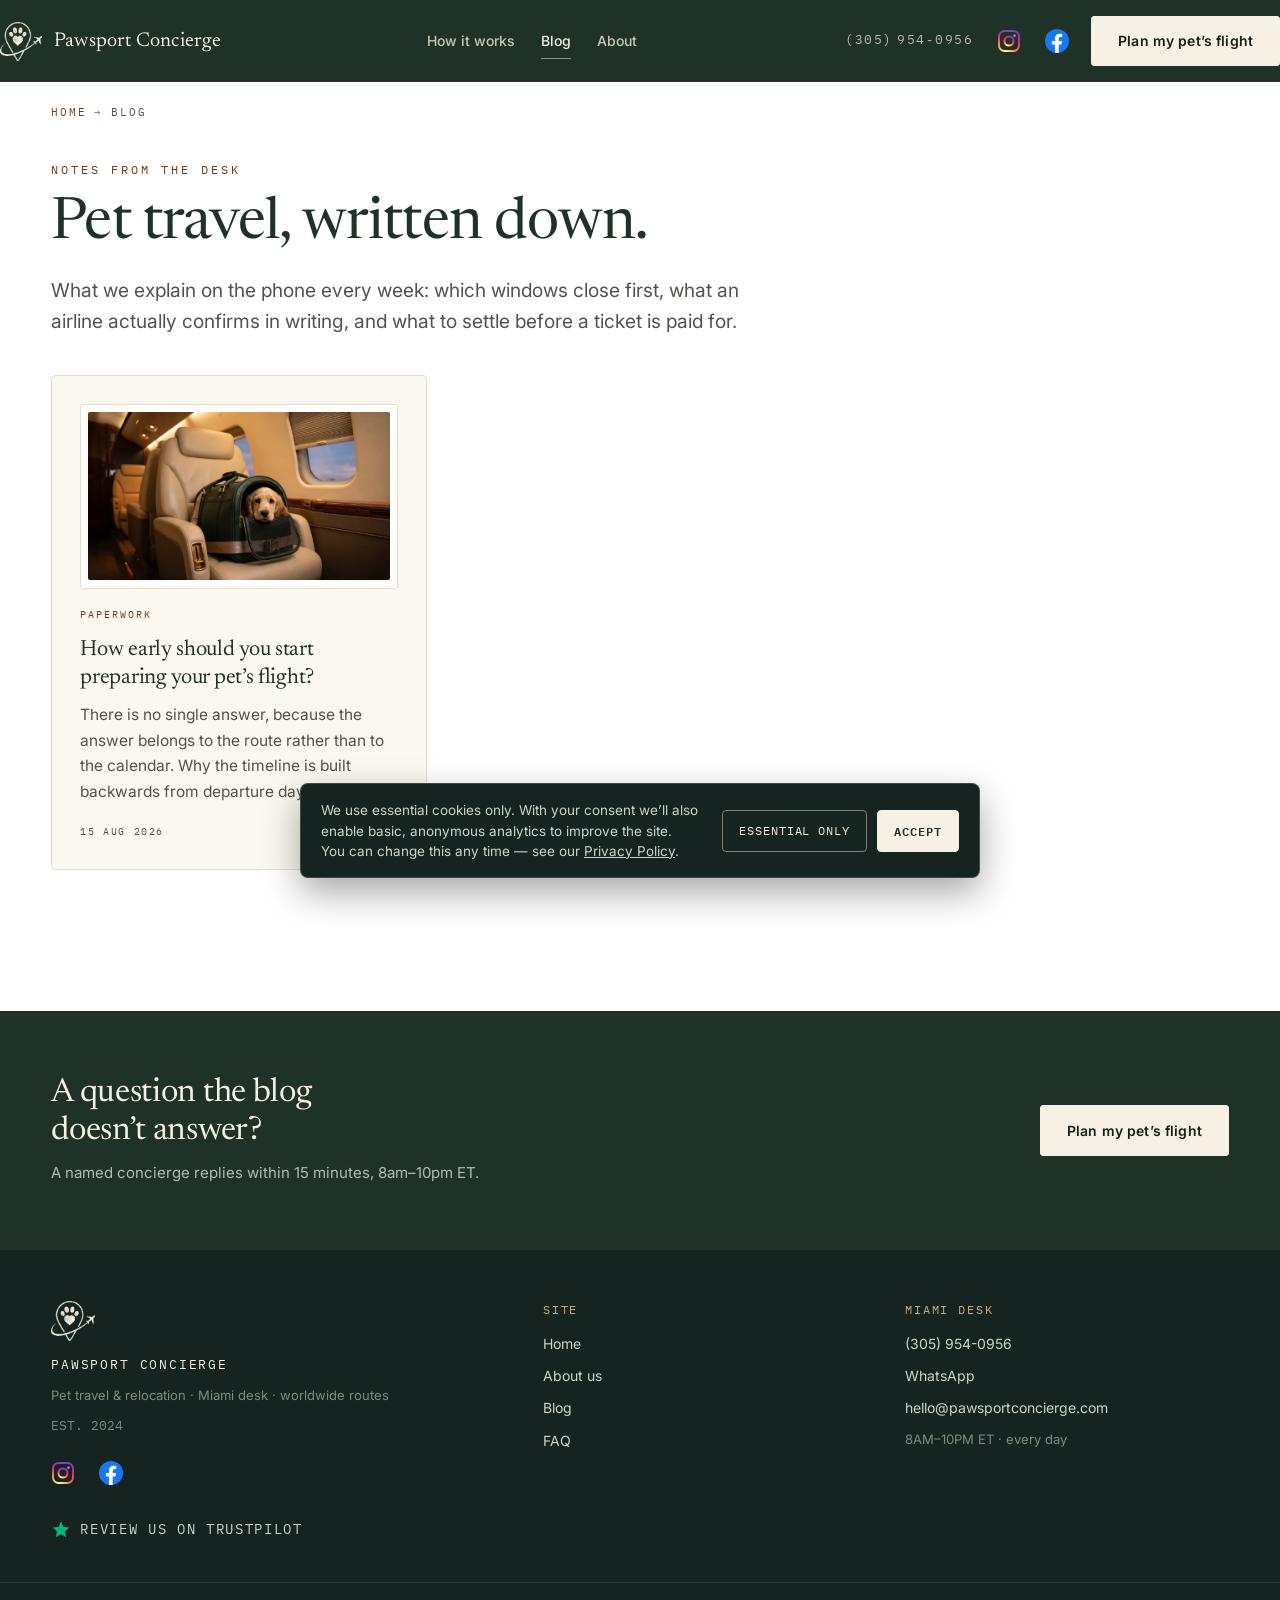
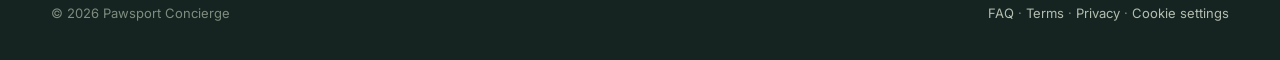
==== commit 342607b8: "add privacy policy, terms anchors" ====
--- a/blog/index.html
+++ b/blog/index.html
@@ -20,6 +20,7 @@
 <meta property="og:image" content="https://www.pawsportconcierge.com/assets/media/og-image.jpg">
 <meta property="og:image:width" content="1200">
 <meta property="og:image:height" content="630">
+<meta property="og:image:alt" content="A dog waiting beside a suitcase in an airport terminal.">
 <meta name="twitter:card" content="summary_large_image">
 
 <link rel="preconnect" href="https://fonts.googleapis.com">
@@ -69,13 +70,13 @@
 
 <header>
   <div class="wrap nav">
-    <a class="brand" href="../index.html">
+    <a class="brand" href="/">
       <img src="../assets/brand/logo-mark-cream.png" alt="" width="42" height="39">
       <span class="brand-name">Pawsport Concierge</span>
     </a>
     <nav class="nav-links" aria-label="Main">
-      <a href="../index.html#how">How it works</a>
-      <a href="index.html" aria-current="page">Blog</a>
+      <a href="/#how">How it works</a>
+      <a href="./" aria-current="page">Blog</a>
       <a href="../about.html">About</a>
     </nav>
     <nav class="nav-right" aria-label="Contact">
@@ -119,14 +120,14 @@
         </a>
       </div>
 
-      <a class="btn" href="../index.html#request">Plan my pet&rsquo;s flight</a>
+      <a class="btn" href="/#request">Plan my pet&rsquo;s flight</a>
     </nav>
   </div>
 </header>
 
 <nav class="crumbs wrap" aria-label="Breadcrumb">
   <ol>
-    <li><a href="../index.html">Home</a></li>
+    <li><a href="/">Home</a></li>
     <li aria-current="page">Blog</li>
   </ol>
 </nav>
@@ -176,7 +177,7 @@
       <h2>A question the blog doesn&rsquo;t answer?</h2>
       <p>A named concierge replies within 15 minutes, 8am&ndash;10pm ET.</p>
     </div>
-    <a class="btn" href="../index.html#request">Plan my pet&rsquo;s flight</a>
+    <a class="btn" href="/#request">Plan my pet&rsquo;s flight</a>
   </div>
 </div>
 
@@ -236,7 +237,7 @@
              ─────────────────────────────────────────────────────────────── -->
         <a class="tp" href="https://www.trustpilot.com/review/pawsportconcierge.com"
            target="_blank" rel="noopener"
-           aria-label="Review Pawsport Concierge on Trustpilot" data-track="trustpilot_footer">
+           aria-label="Review us on Trustpilot — opens in a new tab" data-track="trustpilot_footer">
           <svg viewBox="0 0 24 24" aria-hidden="true" focusable="false"><path fill="#00B67A" d="M12 1.9l2.94 6.44 7.06.63-5.32 4.7 1.56 6.9L12 16.9 5.76 20.57l1.56-6.9L2 8.97l7.06-.63z"/></svg>
           <span>Review us on Trustpilot</span>
         </a>
@@ -259,9 +260,9 @@
     </div>
     <div class="f-col">
       <span class="f-head">SITE</span>
-      <a href="../index.html">Home</a>
+      <a href="/">Home</a>
       <a href="../about.html">About us</a>
-      <a href="index.html">Blog</a>
+      <a href="./">Blog</a>
       <a href="../faq.html">FAQ</a>
     </div>
     <div class="f-col">
@@ -274,7 +275,7 @@
   </div>
   <div class="wrap f-bottom">
     <span>&copy; 2026 Pawsport Concierge</span>
-    <span><a href="../faq.html">FAQ</a> &middot; <a href="../terms.html">Terms</a></span>
+    <span><a href="../faq.html">FAQ</a> &middot; <a href="../terms.html">Terms</a> &middot; <a href="../privacy.html">Privacy</a></span>
   </div>
 </footer>
 
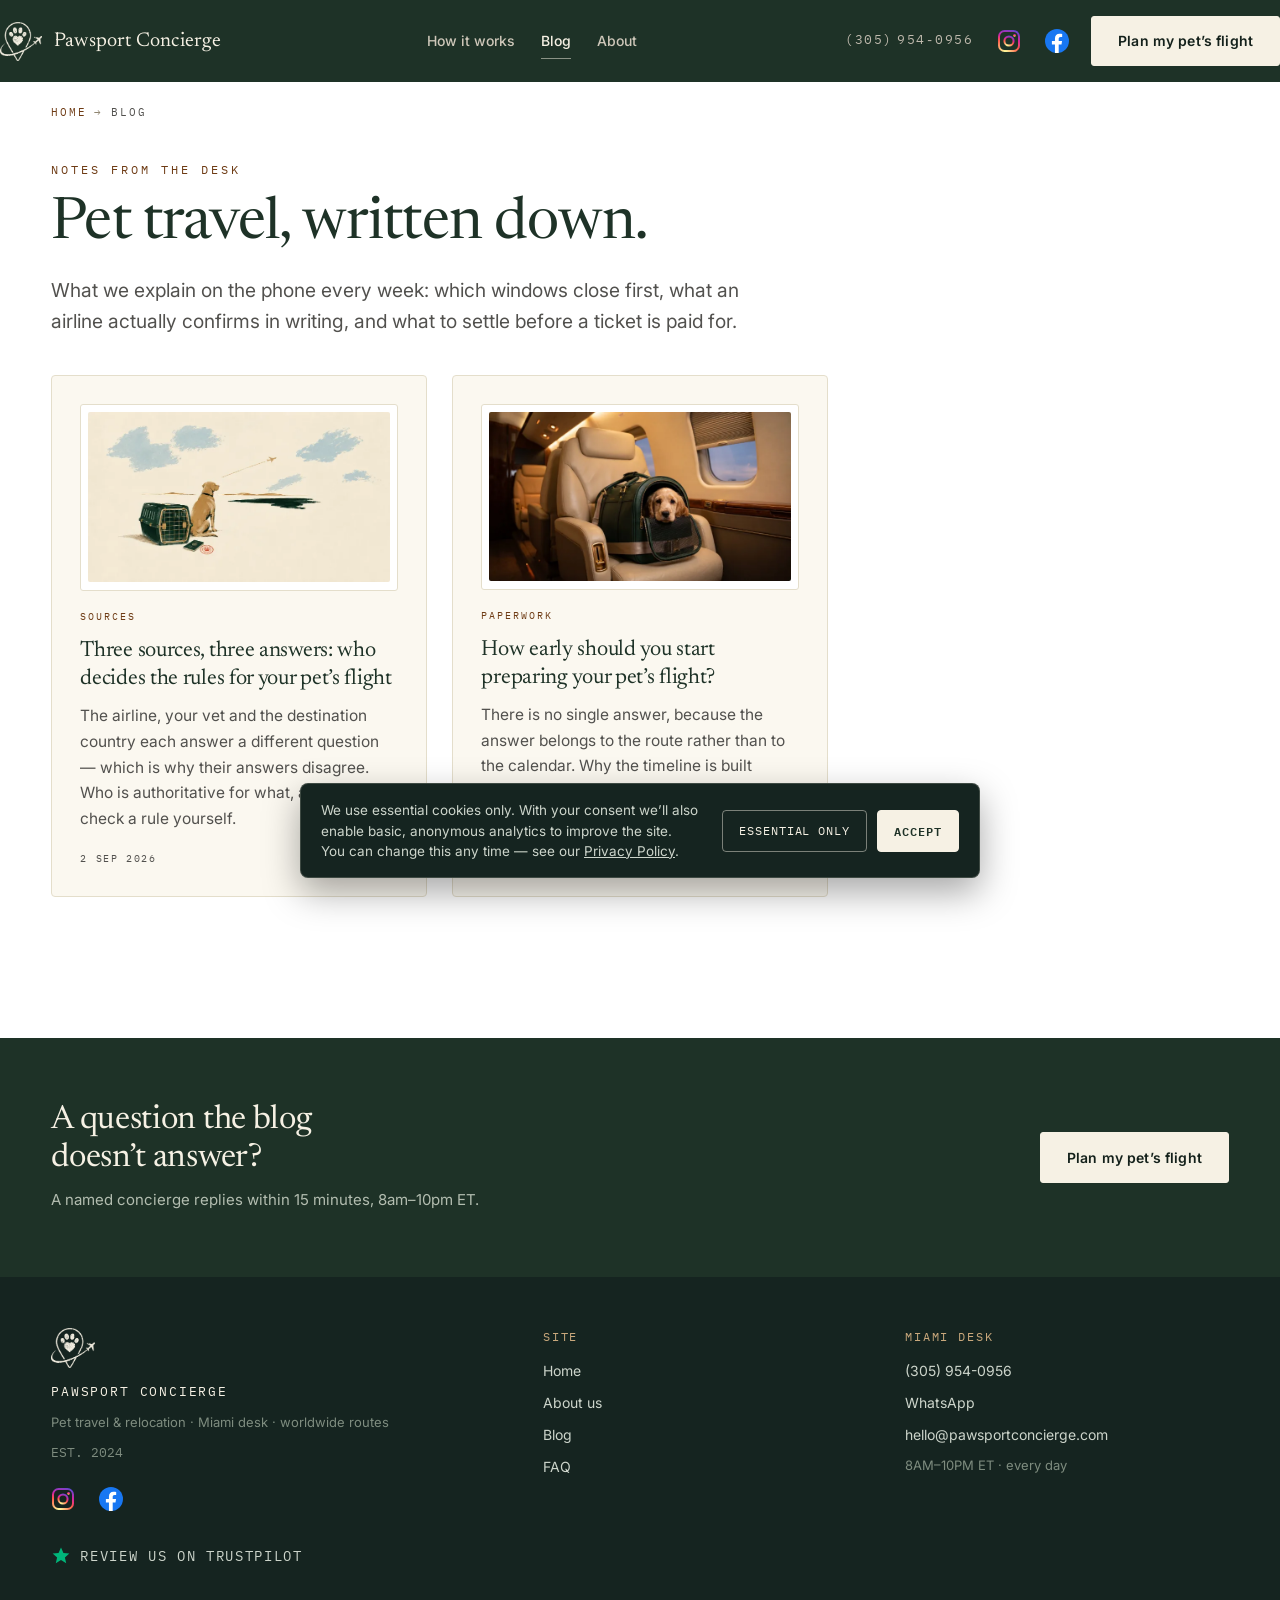
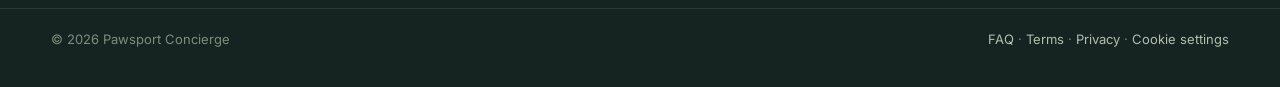
==== commit 0564a5c8: "article cover: illustrated three sources" ====
--- a/blog/index.html
+++ b/blog/index.html
@@ -145,6 +145,25 @@
     <div class="cards">
 
       <!-- ── КАРТОЧКА СТАТЬИ · копировать целиком для новой ────────── -->
+      <a class="card" href="conflicting-pet-travel-information.html">
+        <span class="card-thumb">
+          <picture>
+            <source type="image/webp" sizes="(max-width:700px) 92vw, 440px"
+                    srcset="../assets/media/article-three-sources-720.webp 720w,
+                            ../assets/media/article-three-sources-1440.webp 1440w">
+            <img src="../assets/media/article-three-sources.jpg" width="1672" height="941" alt="">
+          </picture>
+        </span>
+        <span class="card-tag">Sources</span>
+        <h2>Three sources, three answers: who decides the rules for your pet&rsquo;s flight</h2>
+        <p>The airline, your vet and the destination country each answer a different question — which is why their answers disagree. Who is authoritative for what, and how to check a rule yourself.</p>
+        <span class="card-foot">
+          <time datetime="2026-09-02">2 Sep 2026</time>
+          <span class="go">Read &#8594;</span>
+        </span>
+      </a>
+      <!-- ── /КАРТОЧКА ────────────────────────────────────────────── -->
+
       <a class="card" href="how-early-to-start-pet-flight.html">
         <!-- Обложка карточки = обложка статьи. alt пустой намеренно: картинка
              лежит внутри ссылки, у которой уже есть заголовок и описание, и
@@ -242,9 +261,14 @@
           <span>Review us on Trustpilot</span>
         </a>
         <!-- ───────────────────────────────────────────────────────────────
-             TRUSTPILOT · РЕЙТИНГ СО ЗВЁЗДАМИ — вернуть, КОГДА ОТЗЫВОВ СТАНЕТ ≥5.
-             Раньше не включать: рейтинг по двум-трём отзывам выглядит слабее,
-             чем его отсутствие, и просаживается одной случайной оценкой.
+             TRUSTPILOT · РЕЙТИНГ СО ЗВЁЗДАМИ — УСЛОВИЕ СВЕРЕНО С ГЛАВНОЙ 02.09.
+             На 02.09: 6 отзывов, все пятизвёздочные, TrustScore сглажен до 4.2 —
+             малая выборка тянется к среднему по площадке. Поэтому цифры на сайте
+             нет, стоит факт «100% 5-star reviews».
+             УСЛОВИЕ ЗАМЕНЫ: включать, КОГДА TrustScore ≥4.5 ПРИ ≥10 отзывах.
+             Здесь раньше стояло «когда отзывов станет ≥5» — расхождение с
+             главной, где условие обновили 25.08. Шестой отзыв сделал старую
+             формулировку истинной: по ней рейтинг включили бы на 4.2.
              ЧТОБЫ ВКЛЮЧИТЬ: раскрыть блок ниже, подставить [RATING] (например
              4.9) и [COUNT] (число отзывов), затем удалить приглашение выше —
              две трустпилотовские сущности рядом читаются как дубль.
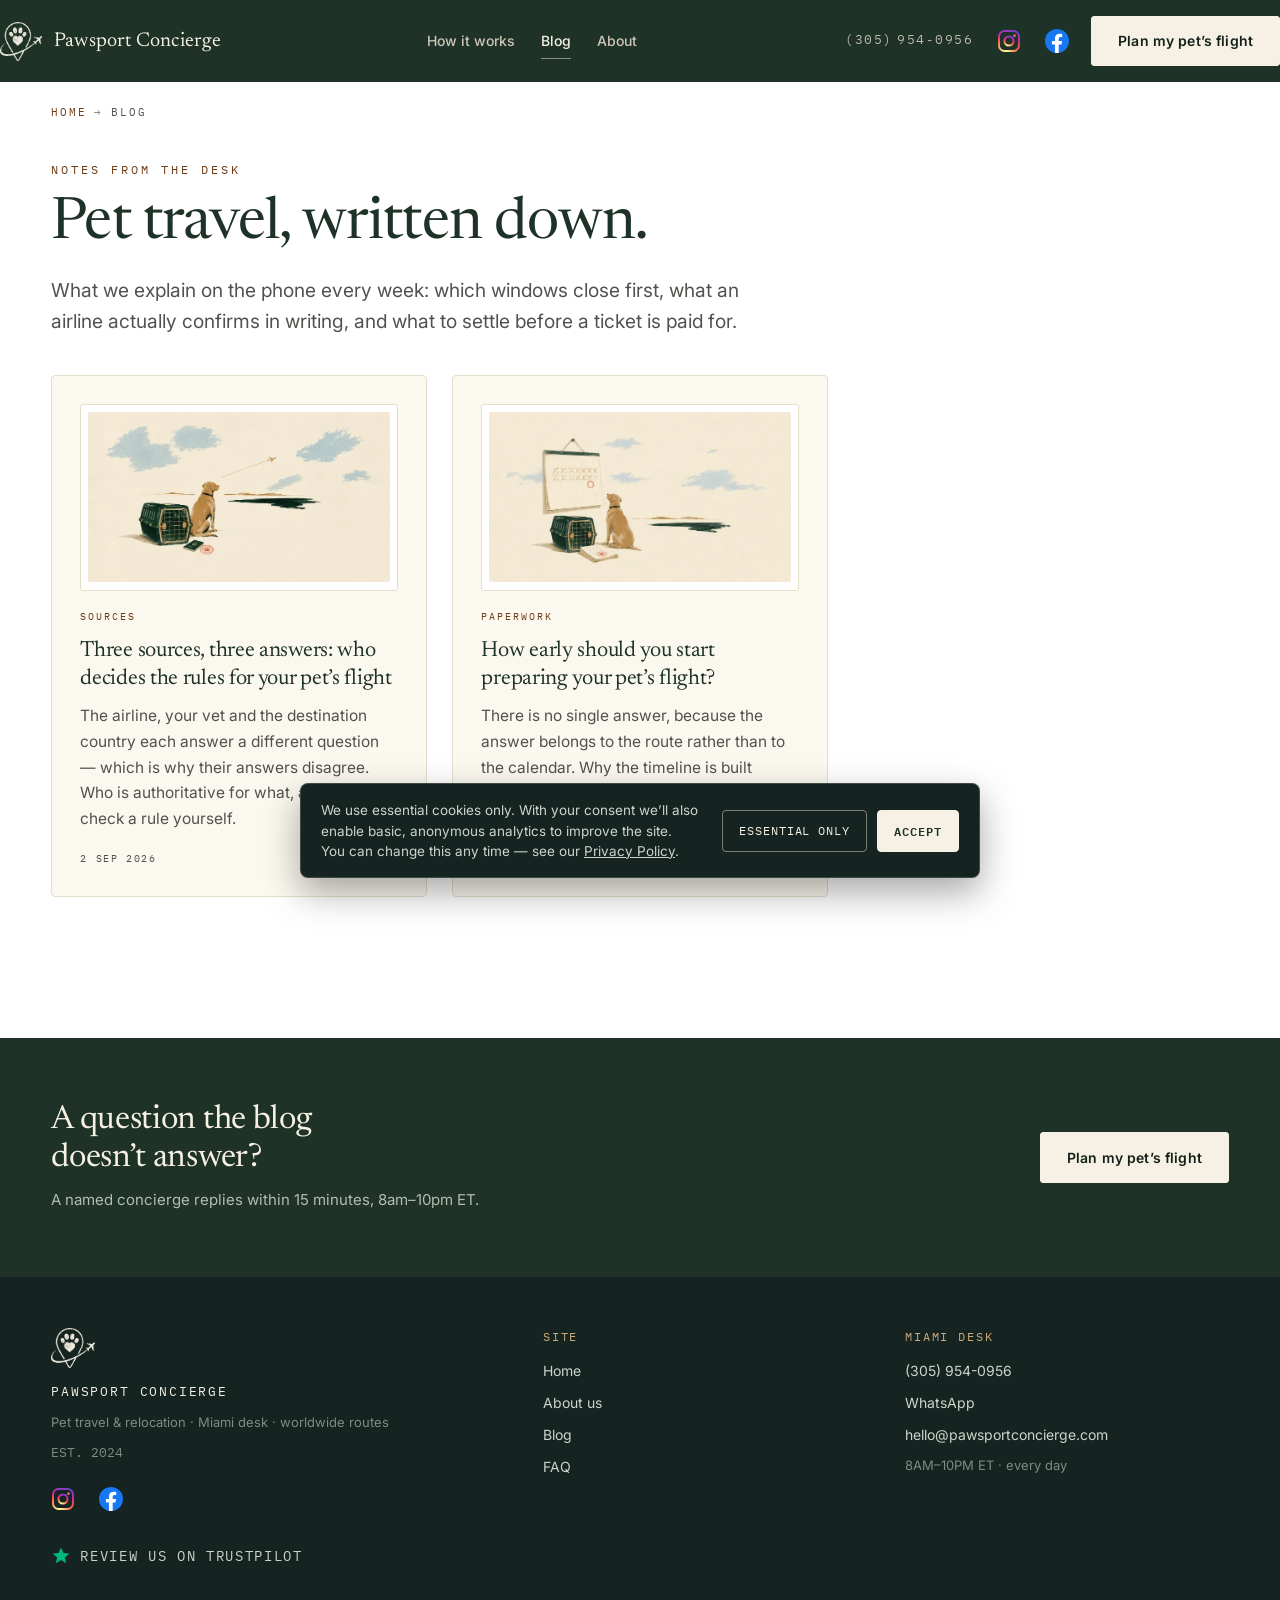
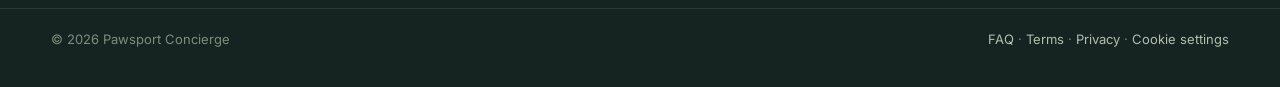
==== commit 9ec69f85: "article covers: illustrated series" ====
--- a/blog/index.html
+++ b/blog/index.html
@@ -172,8 +172,9 @@
         <span class="card-thumb">
           <picture>
             <source type="image/webp" sizes="(max-width:700px) 92vw, 440px"
-                    srcset="../assets/media/cabin-peek-720.webp 720w, ../assets/media/cabin-peek-1440.webp 1440w">
-            <img src="../assets/media/cabin-peek.jpg" width="2000" height="1116" alt="">
+                    srcset="../assets/media/article-how-early-720.webp 720w,
+                            ../assets/media/article-how-early-1440.webp 1440w">
+            <img src="../assets/media/article-how-early.jpg" width="1672" height="941" alt="">
           </picture>
         </span>
         <span class="card-tag">Paperwork</span>
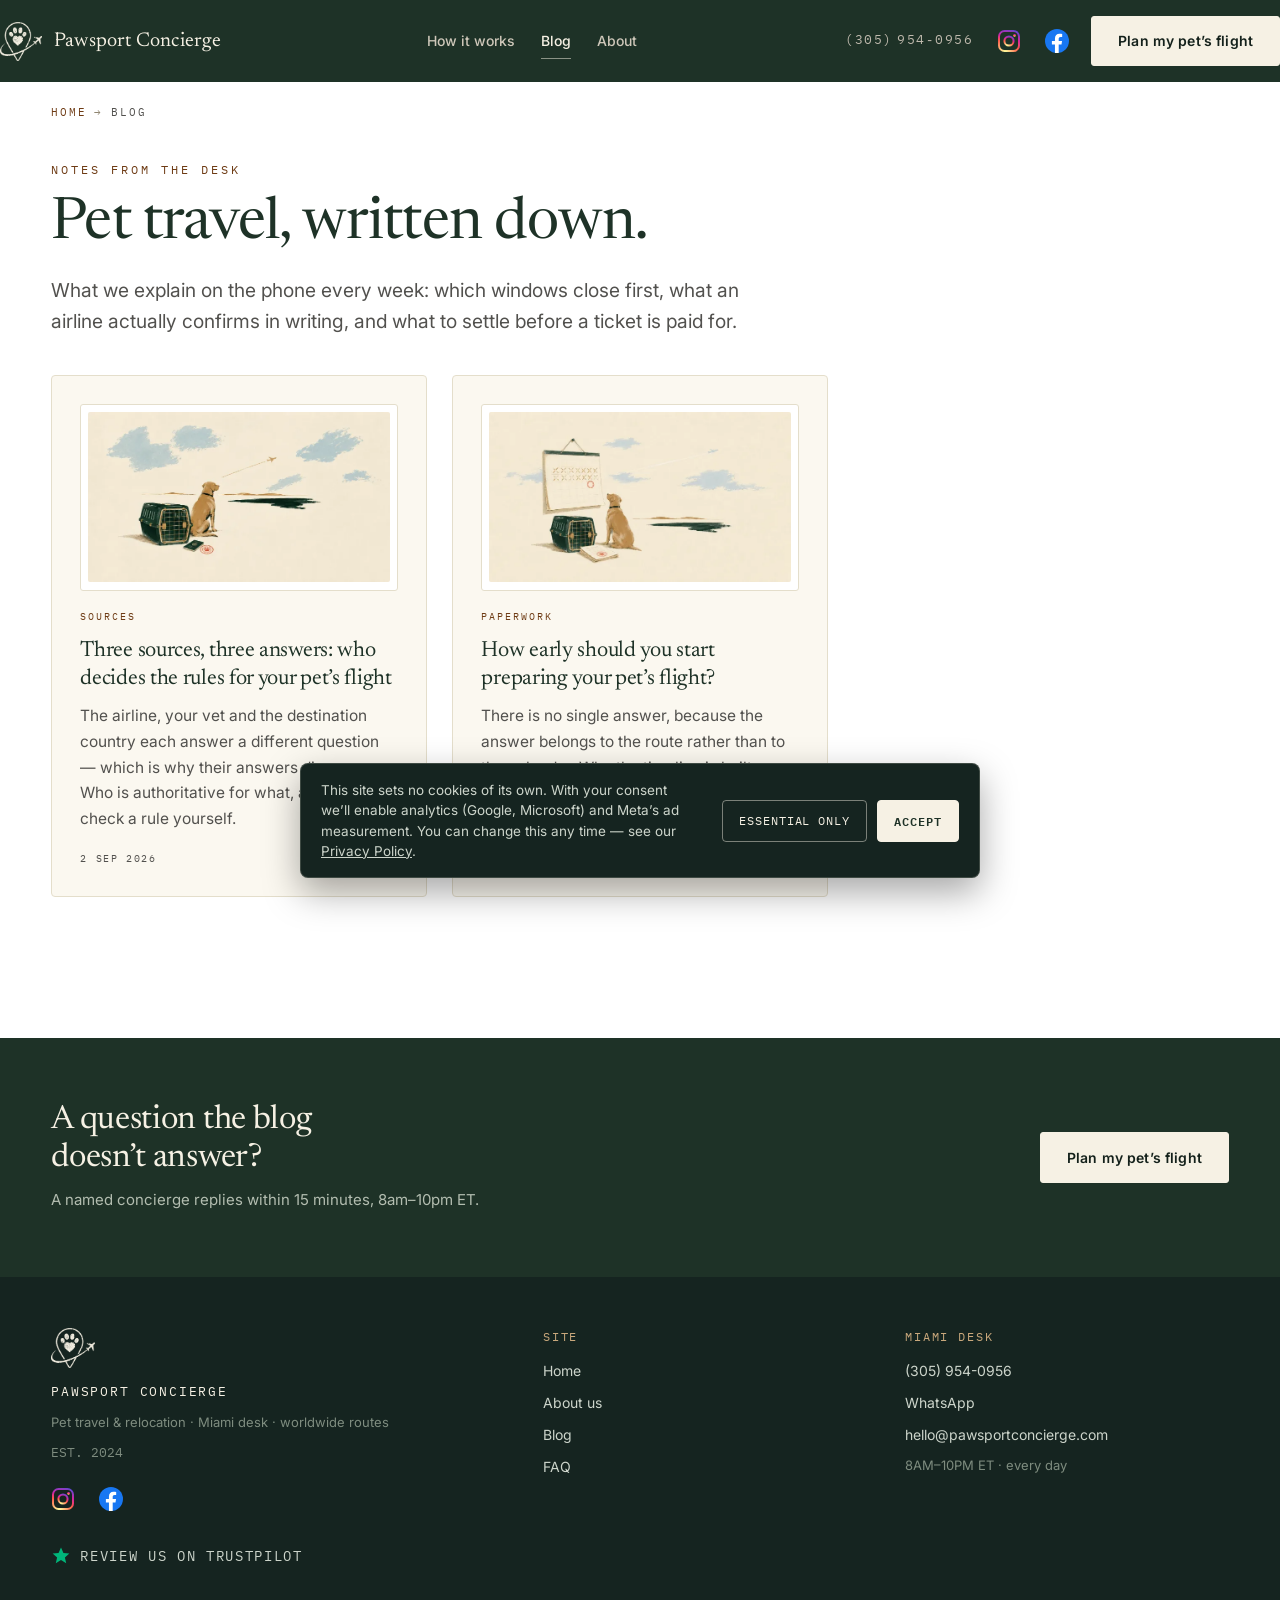
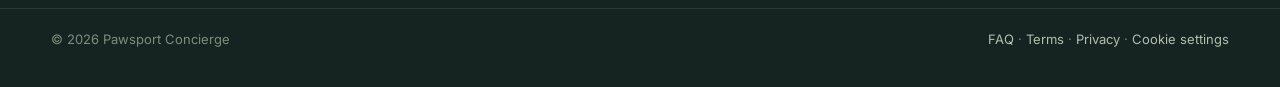
==== commit 9fcc6728: "Meta Pixel 1072394655611354 + new Facebook page link - Meta Pixel switched to 1072394655611354 (data" ====
--- a/blog/index.html
+++ b/blog/index.html
@@ -41,7 +41,7 @@
     "@type":"Organization",
     "name":"Pawsport Concierge",
     "url":"https://www.pawsportconcierge.com",
-    "sameAs":["https://www.instagram.com/pawsportconcierge/","https://www.facebook.com/profile.php?id=61593106004852"],
+    "sameAs":["https://www.instagram.com/pawsportconcierge/","https://www.facebook.com/profile.php?id=61595442477528"],
     "logo":{"@type":"ImageObject","url":"https://www.pawsportconcierge.com/assets/brand/logo-mark-cream.png"}
   },
   "blogPost":[
@@ -111,7 +111,7 @@
           </svg>
         </a>
 
-        <a href="https://www.facebook.com/profile.php?id=61593106004852" target="_blank" rel="noopener"
+        <a href="https://www.facebook.com/profile.php?id=61595442477528" target="_blank" rel="noopener"
            aria-label="Pawsport Concierge on Facebook" data-track="facebook_header">
           <svg viewBox="0 0 24 24" aria-hidden="true" focusable="false">
             <circle cx="12" cy="12" r="12" fill="#1877F2"/>
@@ -237,7 +237,7 @@
           </svg>
         </a>
 
-        <a href="https://www.facebook.com/profile.php?id=61593106004852" target="_blank" rel="noopener"
+        <a href="https://www.facebook.com/profile.php?id=61595442477528" target="_blank" rel="noopener"
            aria-label="Pawsport Concierge on Facebook">
           <svg viewBox="0 0 24 24" aria-hidden="true" focusable="false">
             <circle cx="12" cy="12" r="12" fill="#1877F2"/>
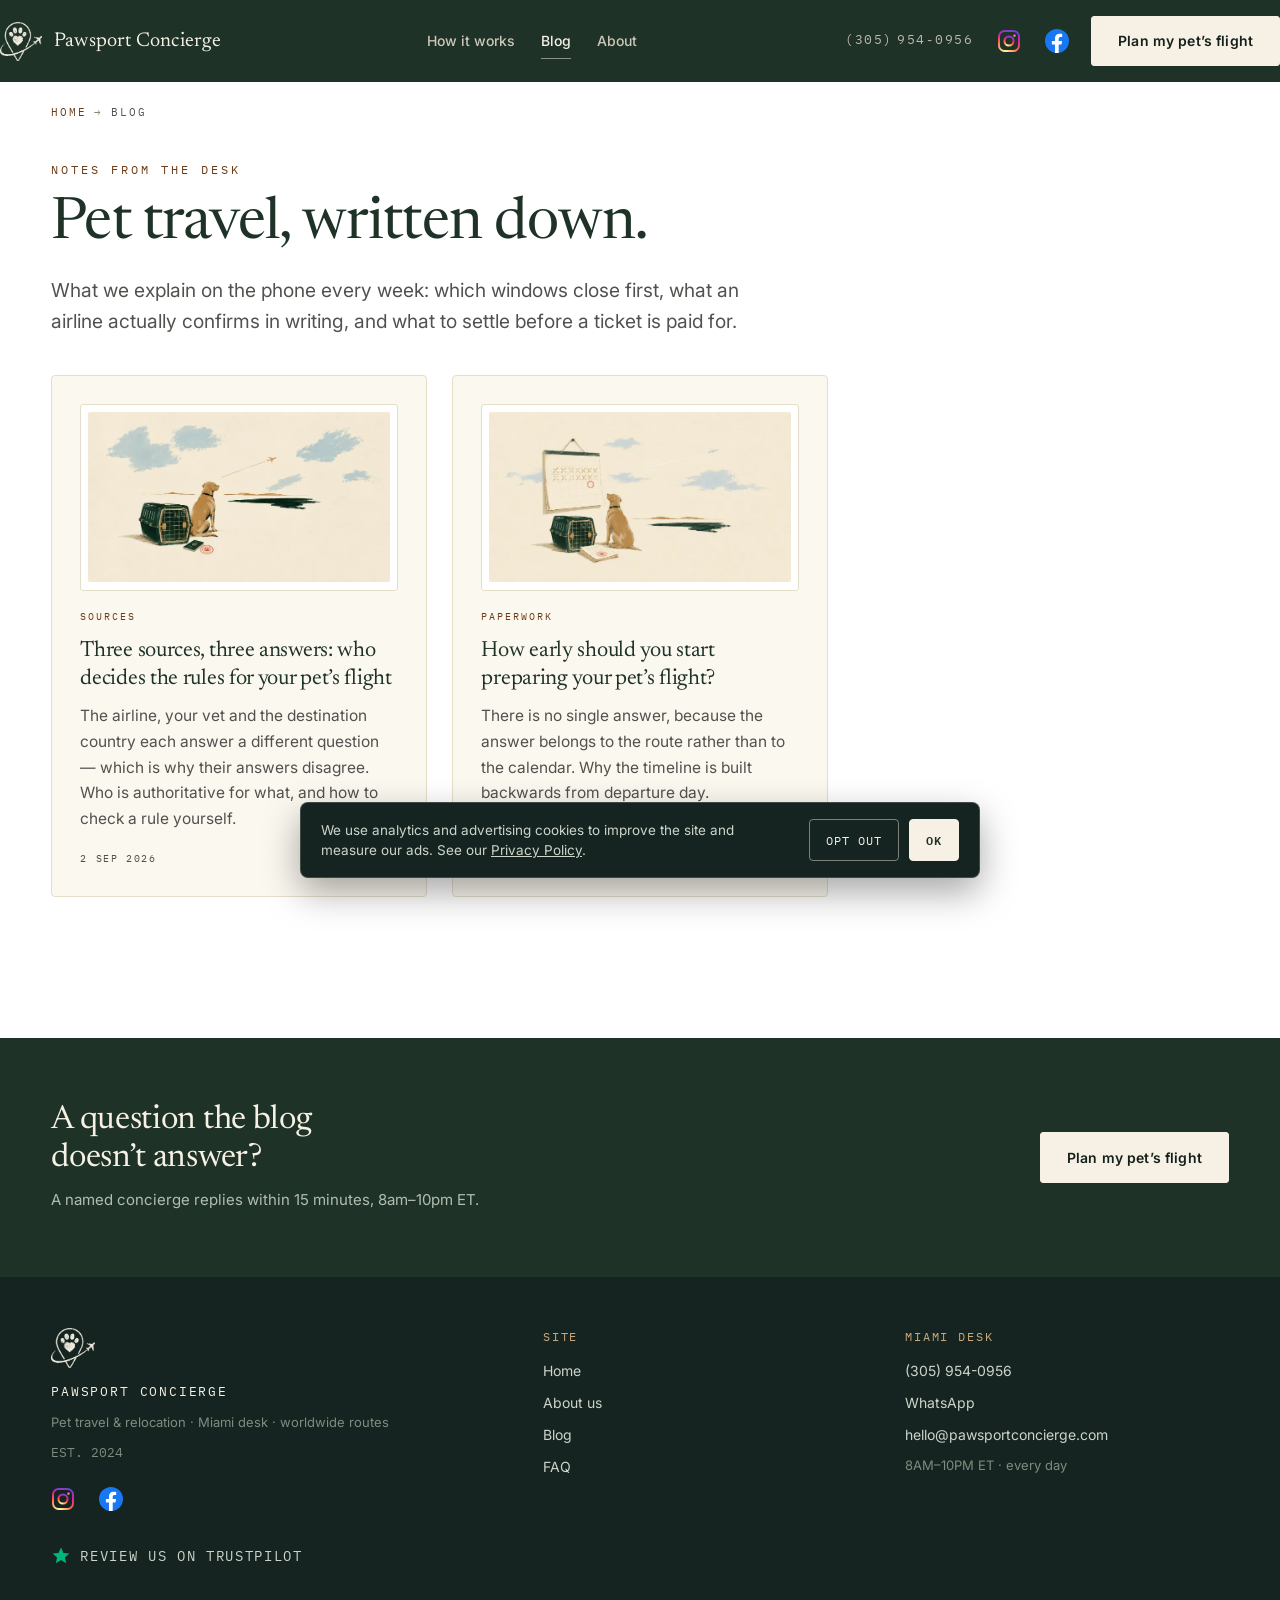
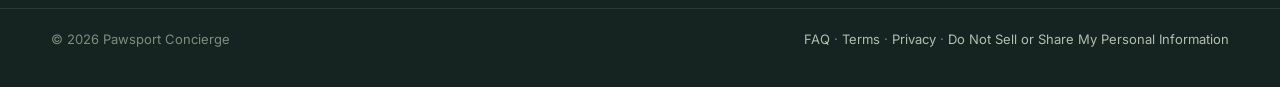
==== commit d4052204: "Consent by region: US opt-out, EU opt-in; GPC; Consent Mode v2; privacy updated Region from browser " ====
--- a/blog/index.html
+++ b/blog/index.html
@@ -23,9 +23,34 @@
 <meta property="og:image:alt" content="A dog waiting beside a suitcase in an airport terminal.">
 <meta name="twitter:card" content="summary_large_image">
 
-<link rel="preconnect" href="https://fonts.googleapis.com">
-<link rel="preconnect" href="https://fonts.gstatic.com" crossorigin>
-<link href="https://fonts.googleapis.com/css2?family=Newsreader:opsz,wght@6..72,400;6..72,500&family=Inter:wght@400;500;600&family=IBM+Plex+Mono:wght@400;500&display=swap" rel="stylesheet">
+<!-- Регион и шрифты. EU (tz Europe/* и атлантические острова ЕС) — opt-in: Google Fonts
+     и аналитика только после согласия, до него системные шрифты; US — opt-out: шрифты сразу.
+     <link id="gfonts"> без href ничего не грузит, href ставит скрипт. Результат: data-region на <html>,
+     window.__pwRegion, localStorage pw-region (отладка). ?region=eu|us — переопределение для тестов.
+     Та же логика региона — в скрипте согласия (инлайн главной и assets/site.js). -->
+<link id="gfonts" rel="stylesheet" data-href="https://fonts.googleapis.com/css2?family=Newsreader:opsz,wght@6..72,400;6..72,500&family=Inter:wght@400;500;600&family=IBM+Plex+Mono:wght@400;500&display=swap">
+<script>
+(function(){
+  var q = /[?&]region=(eu|us)(&|$)/.exec(location.search), tz = '';
+  try { tz = Intl.DateTimeFormat().resolvedOptions().timeZone || ''; } catch(e){}
+  var EU = ['Atlantic/Reykjavik','Atlantic/Canary','Atlantic/Madeira','Atlantic/Azores','Atlantic/Faroe'];
+  var region = q ? q[1] : ((tz.indexOf('Europe/') === 0 || EU.indexOf(tz) >= 0) ? 'eu' : 'us');
+  document.documentElement.setAttribute('data-region', region);
+  window.__pwRegion = region;
+  try { localStorage.setItem('pw-region', region); } catch(e){}
+  var consent = null; try { consent = localStorage.getItem('pw-consent'); } catch(e){}
+  window.__pwLoadFonts = function(){
+    if (window.__fontsLoaded) return; window.__fontsLoaded = true;
+    var l = document.getElementById('gfonts'); if (!l || !l.dataset.href) return;
+    [['https://fonts.googleapis.com', ''], ['https://fonts.gstatic.com', 'anonymous']].forEach(function(p){
+      var c = document.createElement('link'); c.rel = 'preconnect'; c.href = p[0]; if (p[1]) c.crossOrigin = p[1];
+      l.parentNode.insertBefore(c, l);
+    });
+    l.href = l.dataset.href;
+  };
+  if (region === 'us' || consent === 'all') window.__pwLoadFonts();
+})();
+</script>
 <link rel="stylesheet" href="../assets/pages.css">
 
 <!-- Каталог статей. При добавлении новой статьи добавить её и в itemListElement. -->
--- a/assets/pages.css
+++ b/assets/pages.css
@@ -12,7 +12,7 @@
   --line:#E4DECB; --line-strong:#8F8570; --navy-line:#33453B;
   --focus:#8C5A33; --focus-on-dark:#C9A87C;
   --serif:'Newsreader',Georgia,serif; --sans:'Inter',system-ui,sans-serif;
-  --mono:'IBM Plex Mono',monospace;
+  --mono:'IBM Plex Mono',ui-monospace,Menlo,monospace;
 }
 
 *{margin:0;padding:0;box-sizing:border-box}
@@ -327,6 +327,10 @@
 .linkbtn:hover{color:var(--cream)}
 .ck-accept{background:var(--cream);color:#1E3227;border-color:var(--cream);font-weight:600}
 .ck-accept:hover{background:#fff}
+/* EU (opt-in): Reject и Accept одного веса — без тёмных паттернов; класс eq ставит site.js */
+.cookies.eq .ck-btn{font-weight:500}
+.cookies.eq .ck-accept{background:none;color:var(--cream);border-color:rgba(246,241,228,.45)}
+.cookies.eq .ck-accept:hover{background:none;border-color:var(--cream)}
 @media(max-width:640px){
   .cookies{flex-direction:column;align-items:stretch;gap:12px;
     bottom:calc(12px + env(safe-area-inset-bottom))}
